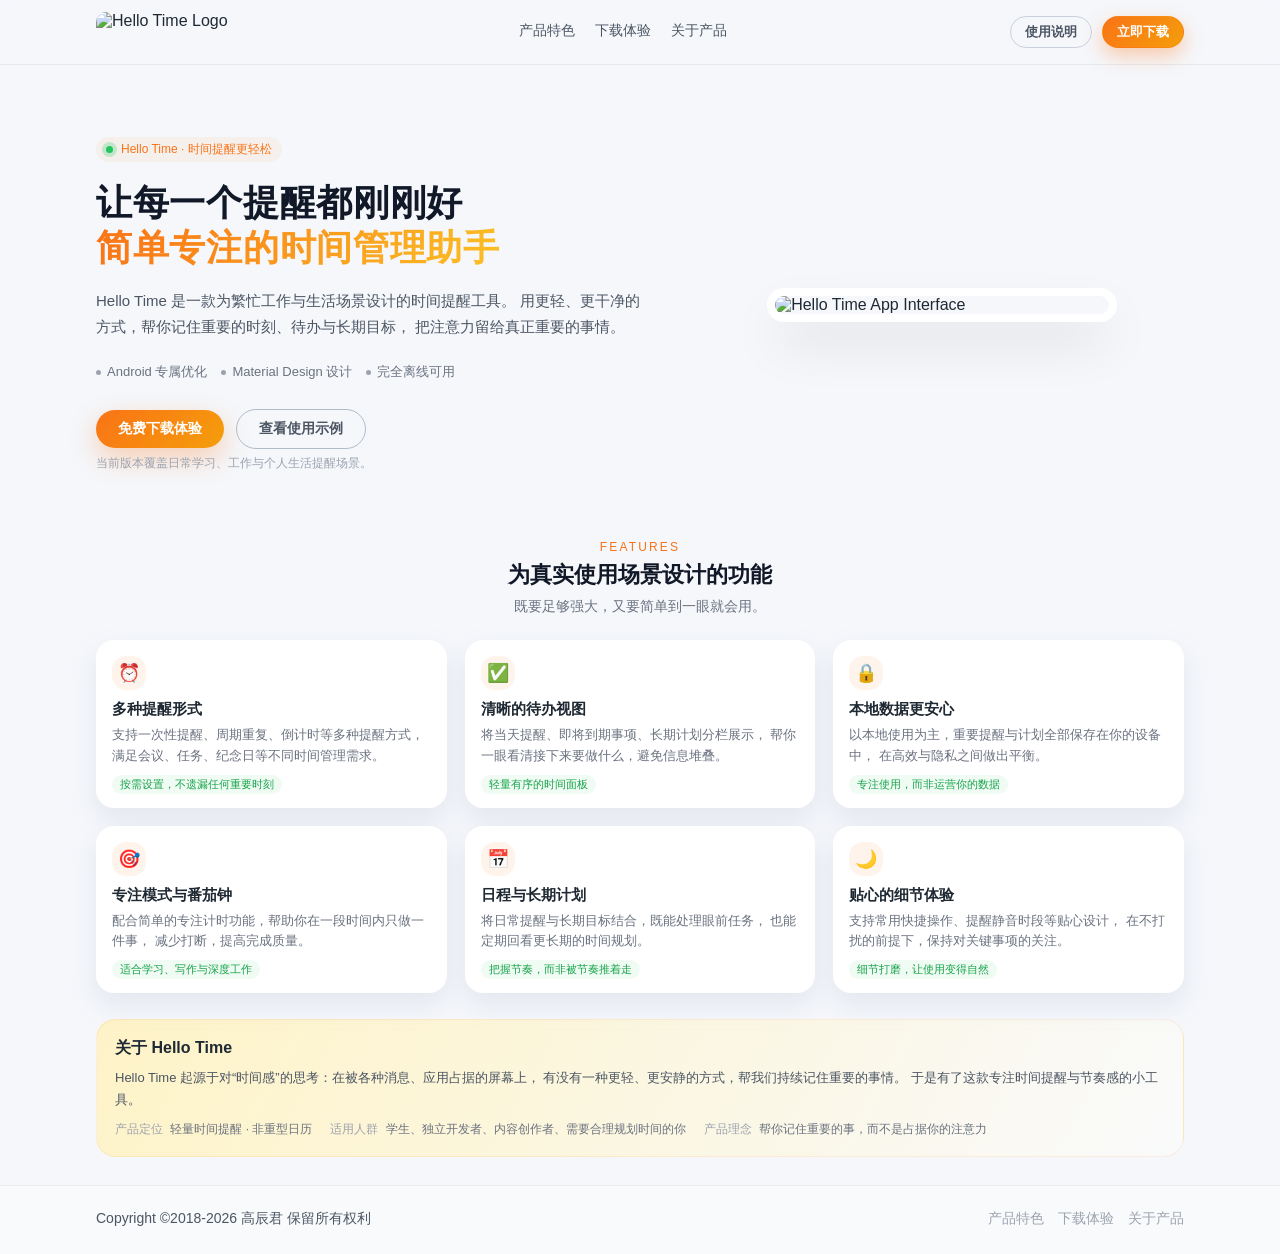
==== Hello Time/index.html @ 76f1618d "Add files via upload" ====
<!DOCTYPE html>
<html lang="zh-CN">
<head>
<meta charset="UTF-8">
<meta name="viewport" content="width=device-width,initial-scale=1,viewport-fit=cover">
<title>Hello Time</title>
<link rel="icon" type="image/png" href="logo/logo1.png">
<meta name="description" content="Hello Time 是一款专注高效与极简体验的时间提醒软件，帮助你更好地规划时间、管理待办和重要提醒。">
<style>
* {
  box-sizing: border-box;
  margin: 0;
  padding: 0;
}
html, body {
  font-family: -apple-system, BlinkMacSystemFont, "Segoe UI", Roboto, "Helvetica Neue", Arial, "PingFang SC", "Hiragino Sans GB", "Microsoft YaHei", sans-serif;
  color: #1f2933;
  background-color: #f5f7fb;
}
a {
  color: inherit;
  text-decoration: none;
}
body {
  display: flex;
  flex-direction: column;
  min-height: 100vh;
}
.page {
  flex: 1 0 auto;
}
.container {
  max-width: 1120px;
  margin: 0 auto;
  padding: 0 16px;
}
.header {
  position: sticky;
  top: 0;
  z-index: 20;
  backdrop-filter: blur(12px);
  background: rgba(245, 247, 251, 0.9);
  border-bottom: 1px solid rgba(15, 23, 42, 0.06);
}
.header-inner {
  display: flex;
  align-items: center;
  justify-content: space-between;
  height: 64px;
}
.logo-group {
  display: flex;
  align-items: center;
  gap: 8px;
}
.logo-mark {
  width: 32px;
  height: 32px;
  border-radius: 10px;
  background: linear-gradient(135deg, #ff9f43, #ff6b81, #5352ed);
  box-shadow: 0 10px 24px rgba(15, 23, 42, 0.22);
  position: relative;
  border: 1px solid rgba(255, 255, 255, 0.8);
  display: flex;
  align-items: center;
  justify-content: center;
  color: #ffffff;
  font-weight: 800;
  font-size: 16px;
  letter-spacing: 0.02em;
}
.logo-text-main {
  font-size: 18px;
  font-weight: 700;
  letter-spacing: 0.03em;
}
.logo-text-sub {
  font-size: 12px;
  color: #6b7280;
}
.nav {
  display: flex;
  gap: 20px;
  font-size: 14px;
}
.nav a {
  position: relative;
  padding-bottom: 2px;
  color: #4b5563;
}
.nav a::after {
  content: "";
  position: absolute;
  left: 0;
  bottom: 0;
  width: 0;
  height: 2px;
  background: linear-gradient(90deg, #f97316, #f59e0b);
  transition: width 0.18s ease-out;
}
.nav a:hover::after {
  width: 100%;
}
.header-actions {
  display: flex;
  gap: 10px;
  align-items: center;
}
.header-cta {
  padding: 6px 14px;
  border-radius: 999px;
  border: 1px solid rgba(249, 115, 22, 0.18);
  background: linear-gradient(135deg, #f97316, #f59e0b);
  color: #ffffff;
  font-size: 13px;
  font-weight: 600;
  box-shadow: 0 8px 20px rgba(249, 115, 22, 0.35);
  cursor: pointer;
  display: inline-flex;
  align-items: center;
  justify-content: center;
}
.header-cta.secondary {
  background: transparent;
  color: #4b5563;
  border-color: rgba(148, 163, 184, 0.45);
  box-shadow: none;
}
.header-cta:hover {
  opacity: 0.92;
}
.hero {
  padding: 72px 0 40px;
}
.hero-inner {
  display: grid;
  grid-template-columns: minmax(0, 1.15fr) minmax(0, 1fr);
  gap: 48px;
  align-items: center;
}
.hero-badge {
  display: inline-flex;
  align-items: center;
  gap: 8px;
  padding: 4px 10px;
  border-radius: 999px;
  background: rgba(249, 115, 22, 0.06);
  color: #f97316;
  font-size: 12px;
  margin-bottom: 18px;
}
.hero-badge-dot {
  width: 7px;
  height: 7px;
  border-radius: 999px;
  background: #22c55e;
  box-shadow: 0 0 0 4px rgba(34, 197, 94, 0.25);
}
.hero-title {
  font-size: 36px;
  line-height: 1.25;
  font-weight: 800;
  letter-spacing: 0.02em;
  color: #111827;
  margin-bottom: 18px;
}
.hero-title span {
  background: linear-gradient(120deg, #f97316, #fbbf24);
  -webkit-background-clip: text;
  background-clip: text;
  color: transparent;
}
.hero-subtitle {
  font-size: 15px;
  line-height: 1.7;
  color: #4b5563;
  margin-bottom: 24px;
}
.hero-meta {
  display: flex;
  flex-wrap: wrap;
  gap: 14px;
  margin-bottom: 28px;
  font-size: 13px;
  color: #6b7280;
}
.hero-meta-item {
  display: inline-flex;
  align-items: center;
  gap: 6px;
}
.hero-meta-dot {
  width: 5px;
  height: 5px;
  border-radius: 999px;
  background: #9ca3af;
}
.hero-actions {
  display: flex;
  flex-wrap: wrap;
  gap: 12px;
  align-items: center;
}
.btn {
  padding: 10px 22px;
  border-radius: 999px;
  border: none;
  cursor: pointer;
  font-size: 14px;
  font-weight: 600;
  display: inline-flex;
  align-items: center;
  gap: 8px;
}
.btn-primary {
  background: linear-gradient(135deg, #f97316, #f59e0b);
  color: #ffffff;
  box-shadow: 0 10px 28px rgba(249, 115, 22, 0.32);
}
.btn-ghost {
  background: transparent;
  color: #4b5563;
  border: 1px solid rgba(148, 163, 184, 0.7);
}
.btn-primary:hover {
  opacity: 0.93;
}
.btn-ghost:hover {
  background: rgba(148, 163, 184, 0.08);
}
.hero-note {
  font-size: 12px;
  color: #9ca3af;
  margin-top: 6px;
}
.hero-visual {
  position: relative;
}
.hero-card {
  border-radius: 28px;
  background: radial-gradient(circle at 0% 0%, #fef9c3 0%, #f9fafb 30%, #e5e7eb 100%);
  box-shadow: 0 26px 60px rgba(15, 23, 42, 0.16);
  padding: 18px 18px 20px;
}
.hero-card-header {
  display: flex;
  justify-content: space-between;
  align-items: center;
  margin-bottom: 16px;
}
.hero-card-title {
  font-size: 15px;
  font-weight: 600;
  color: #111827;
}
.hero-card-time {
  font-size: 12px;
  color: #6b7280;
}
.hero-card-body {
  background: rgba(255, 255, 255, 0.9);
  border-radius: 20px;
  padding: 14px 14px 10px;
  box-shadow: 0 8px 24px rgba(15, 23, 42, 0.1);
}
.hero-task-list {
  display: flex;
  flex-direction: column;
  gap: 10px;
  margin-bottom: 12px;
}
.hero-task {
  display: flex;
  justify-content: space-between;
  align-items: center;
}
.hero-task-main {
  display: flex;
  flex-direction: column;
  gap: 2px;
}
.hero-task-title {
  font-size: 13px;
  font-weight: 500;
  color: #111827;
}
.hero-task-sub {
  font-size: 11px;
  color: #6b7280;
}
.hero-task-badge {
  padding: 2px 8px;
  border-radius: 999px;
  font-size: 10px;
  font-weight: 600;
  color: #f97316;
  background: rgba(249, 115, 22, 0.1);
}
.hero-progress {
  width: 100%;
  height: 6px;
  border-radius: 999px;
  background: #e5e7eb;
  overflow: hidden;
}
.hero-progress-bar {
  height: 100%;
  width: 64%;
  border-radius: inherit;
  background: linear-gradient(90deg, #22c55e, #84cc16);
}
.hero-card-footer {
  display: flex;
  justify-content: space-between;
  align-items: center;
  margin-top: 10px;
  font-size: 11px;
  color: #6b7280;
}
.hero-bubbles {
  position: absolute;
  inset: 0;
  pointer-events: none;
}
.hero-bubble {
  position: absolute;
  border-radius: 999px;
  background: radial-gradient(circle at 0 0, rgba(248, 250, 252, 0.9), rgba(251, 191, 36, 0.06));
  border: 1px solid rgba(248, 250, 252, 0.6);
  box-shadow: 0 14px 38px rgba(15, 23, 42, 0.15);
  backdrop-filter: blur(10px);
}
.hero-bubble:nth-child(1) {
  width: 120px;
  height: 120px;
  top: -28px;
  right: 8px;
}
.hero-bubble:nth-child(2) {
  width: 86px;
  height: 86px;
  bottom: -18px;
  left: -6px;
}
.hero-bubble:nth-child(3) {
  width: 60px;
  height: 60px;
  top: 40%;
  left: -18px;
}
.section {
  padding: 28px 0 8px;
}
.section-header {
  text-align: center;
  margin-bottom: 24px;
}
.section-kicker {
  font-size: 12px;
  letter-spacing: 0.18em;
  color: #f97316;
  margin-bottom: 6px;
}
.section-title {
  font-size: 22px;
  font-weight: 700;
  color: #111827;
  margin-bottom: 8px;
}
.section-subtitle {
  font-size: 14px;
  color: #6b7280;
}
.features-grid {
  display: grid;
  grid-template-columns: repeat(3, minmax(0, 1fr));
  gap: 18px;
}
.feature-card {
  border-radius: 18px;
  background: #ffffff;
  padding: 16px 16px 14px;
  box-shadow: 0 12px 26px rgba(148, 163, 184, 0.18);
}
.feature-icon {
  width: 34px;
  height: 34px;
  border-radius: 14px;
  background: rgba(249, 115, 22, 0.08);
  display: flex;
  align-items: center;
  justify-content: center;
  font-size: 18px;
  margin-bottom: 10px;
}
.feature-title {
  font-size: 15px;
  font-weight: 600;
  margin-bottom: 6px;
}
.feature-desc {
  font-size: 13px;
  color: #6b7280;
  line-height: 1.6;
}
.feature-tag {
  display: inline-flex;
  align-items: center;
  margin-top: 8px;
  padding: 2px 8px;
  border-radius: 999px;
  background: rgba(34, 197, 94, 0.07);
  color: #16a34a;
  font-size: 11px;
}
.download {
  padding: 28px 0 20px;
}
.download-inner {
  display: grid;
  grid-template-columns: minmax(0, 1.2fr) minmax(0, 1fr);
  gap: 26px;
  align-items: center;
}
.download-card {
  background: #ffffff;
  border-radius: 20px;
  padding: 18px 18px 16px;
  box-shadow: 0 14px 32px rgba(148, 163, 184, 0.28);
}
.download-title {
  font-size: 16px;
  font-weight: 600;
  margin-bottom: 8px;
}
.download-desc {
  font-size: 13px;
  color: #6b7280;
  margin-bottom: 16px;
}
.download-buttons {
  display: flex;
  flex-wrap: wrap;
  gap: 10px;
}
.download-btn {
  flex: 0 0 auto;
  padding: 8px 16px;
  border-radius: 12px;
  border: 1px solid rgba(148, 163, 184, 0.8);
  font-size: 13px;
  display: inline-flex;
  align-items: center;
  gap: 8px;
  cursor: pointer;
  background: #f9fafb;
}
.download-btn.primary {
  border-color: transparent;
  background: linear-gradient(135deg, #f97316, #f59e0b);
  color: #ffffff;
}
.download-hint {
  margin-top: 10px;
  font-size: 12px;
  color: #9ca3af;
}
.download-note {
  font-size: 12px;
  color: #6b7280;
  margin-top: 6px;
}
.download-qr {
  justify-self: center;
}
.download-qr-box {
  width: 140px;
  height: 140px;
  border-radius: 22px;
  border: 1px dashed rgba(148, 163, 184, 0.7);
  background: repeating-linear-gradient(45deg, #f3f4f6 0, #f3f4f6 6px, #e5e7eb 6px, #e5e7eb 8px);
  display: flex;
  align-items: center;
  justify-content: center;
  font-size: 13px;
  color: #6b7280;
}
.download-qr-text {
  font-size: 12px;
  margin-top: 8px;
  text-align: center;
  color: #9ca3af;
}
.about {
  padding: 18px 0 28px;
}
.about-inner {
  background: linear-gradient(120deg, #fef3c7, #f9fafb);
  border-radius: 20px;
  padding: 18px 18px 18px;
  border: 1px solid rgba(249, 115, 22, 0.1);
}
.about-title {
  font-size: 16px;
  font-weight: 600;
  margin-bottom: 8px;
}
.about-content {
  font-size: 13px;
  color: #4b5563;
  line-height: 1.7;
}
.about-meta {
  display: flex;
  flex-wrap: wrap;
  gap: 18px;
  margin-top: 10px;
  font-size: 12px;
  color: #6b7280;
}
.about-meta-item-label {
  color: #9ca3af;
  margin-right: 4px;
}
.footer {
  flex-shrink: 0;
  border-top: 1px solid rgba(15, 23, 42, 0.06);
  background: #f9fafb;
}
.footer-inner {
  max-width: 1120px;
  margin: 0 auto;
  padding: 24px 16px 26px;
  font-size: 14px;
  color: #6b7280;
  display: flex;
  flex-wrap: wrap;
  gap: 8px;
  justify-content: space-between;
  align-items: center;
}
.footer-links {
  display: flex;
  flex-wrap: wrap;
  gap: 14px;
}
.footer-links a {
  color: #9ca3af;
}
.footer-copy {
  color: #4b5563;
}
.footer-copy span {
  white-space: nowrap;
}
@media (max-width: 960px) {
  .hero-inner {
    grid-template-columns: minmax(0, 1fr);
  }
  .hero {
    padding-top: 54px;
  }
  .header-inner {
    gap: 12px;
  }
}
@media (max-width: 768px) {
  .header-inner {
    height: auto;
    padding: 10px 0;
    flex-wrap: wrap;
  }
  .nav {
    width: 100%;
    justify-content: center;
    margin-top: 8px;
  }
  .hero-title {
    font-size: 28px;
  }
  .hero-subtitle {
    font-size: 14px;
  }
  .features-grid {
    grid-template-columns: repeat(2, minmax(0, 1fr));
  }
  .download-inner {
    grid-template-columns: minmax(0, 1fr);
  }
}
@media (max-width: 560px) {
  .features-grid {
    grid-template-columns: minmax(0, 1fr);
  }
  .header-actions {
    display: none;
  }
  .hero {
    padding-top: 40px;
  }
}
</style>
</head>
<body>
<div class="page">
  <header class="header">
    <div class="container header-inner">
      <div class="logo-group">
        <img src="logo/logo2.png" alt="Hello Time Logo" style="height: 40px; width: auto; border-radius: 10px;">
        <div>

        </div>
      </div>
      <nav class="nav">
        <a href="#features">产品特色</a>
        <a href="download.html">下载体验</a>
        <a href="#about">关于产品</a>
      </nav>
      <div class="header-actions">
        <button class="header-cta secondary" type="button">使用说明</button>
        <a href="download.html" class="header-cta">立即下载</a>
      </div>
    </div>
  </header>
  <main>
    <section class="hero">
      <div class="container hero-inner">
        <div>
          <div class="hero-badge">
            <span class="hero-badge-dot"></span>
            <span>Hello Time · 时间提醒更轻松</span>
          </div>
          <h1 class="hero-title">
            让每一个提醒都刚刚好
            <br>
            <span>简单专注的时间管理助手</span>
          </h1>
          <p class="hero-subtitle">
            Hello Time 是一款为繁忙工作与生活场景设计的时间提醒工具。
            用更轻、更干净的方式，帮你记住重要的时刻、待办与长期目标，
            把注意力留给真正重要的事情。
          </p>
          <div class="hero-meta">
            <div class="hero-meta-item">
              <span class="hero-meta-dot"></span>
              <span>Android 专属优化</span>
            </div>
            <div class="hero-meta-item">
              <span class="hero-meta-dot"></span>
              <span>Material Design 设计</span>
            </div>
            <div class="hero-meta-item">
              <span class="hero-meta-dot"></span>
              <span>完全离线可用</span>
            </div>
          </div>
          <div class="hero-actions">
            <a href="download.html" class="btn btn-primary">免费下载体验</a>
            <button class="btn btn-ghost" type="button">查看使用示例</button>
          </div>
          <div class="hero-note">当前版本覆盖日常学习、工作与个人生活提醒场景。</div>
        </div>
        <div class="hero-visual">
          <img src="logo/phone.png" alt="Hello Time App Interface" style="width: 100%; max-width: 350px; border-radius: 24px; box-shadow: 0 25px 50px -12px rgba(0, 0, 0, 0.25); border: 8px solid #fff; display: block; margin: 0 auto;">
        </div>
      </div>
    </section>
    <section id="features" class="section">
      <div class="container">
        <div class="section-header">
          <div class="section-kicker">FEATURES</div>
          <h2 class="section-title">为真实使用场景设计的功能</h2>
          <p class="section-subtitle">既要足够强大，又要简单到一眼就会用。</p>
        </div>
        <div class="features-grid">
          <div class="feature-card">
            <div class="feature-icon">⏰</div>
            <div class="feature-title">多种提醒形式</div>
            <div class="feature-desc">
              支持一次性提醒、周期重复、倒计时等多种提醒方式，
              满足会议、任务、纪念日等不同时间管理需求。
            </div>
            <div class="feature-tag">按需设置，不遗漏任何重要时刻</div>
          </div>
          <div class="feature-card">
            <div class="feature-icon">✅</div>
            <div class="feature-title">清晰的待办视图</div>
            <div class="feature-desc">
              将当天提醒、即将到期事项、长期计划分栏展示，
              帮你一眼看清接下来要做什么，避免信息堆叠。
            </div>
            <div class="feature-tag">轻量有序的时间面板</div>
          </div>
          <div class="feature-card">
            <div class="feature-icon">🔒</div>
            <div class="feature-title">本地数据更安心</div>
            <div class="feature-desc">
              以本地使用为主，重要提醒与计划全部保存在你的设备中，
              在高效与隐私之间做出平衡。
            </div>
            <div class="feature-tag">专注使用，而非运营你的数据</div>
          </div>
          <div class="feature-card">
            <div class="feature-icon">🎯</div>
            <div class="feature-title">专注模式与番茄钟</div>
            <div class="feature-desc">
              配合简单的专注计时功能，帮助你在一段时间内只做一件事，
              减少打断，提高完成质量。
            </div>
            <div class="feature-tag">适合学习、写作与深度工作</div>
          </div>
          <div class="feature-card">
            <div class="feature-icon">📅</div>
            <div class="feature-title">日程与长期计划</div>
            <div class="feature-desc">
              将日常提醒与长期目标结合，既能处理眼前任务，
              也能定期回看更长期的时间规划。
            </div>
            <div class="feature-tag">把握节奏，而非被节奏推着走</div>
          </div>
          <div class="feature-card">
            <div class="feature-icon">🌙</div>
            <div class="feature-title">贴心的细节体验</div>
            <div class="feature-desc">
              支持常用快捷操作、提醒静音时段等贴心设计，
              在不打扰的前提下，保持对关键事项的关注。
            </div>
            <div class="feature-tag">细节打磨，让使用变得自然</div>
          </div>
        </div>
      </div>
    </section>
    
    <section id="about" class="about">
      <div class="container">
        <div class="about-inner">
          <h2 class="about-title">关于 Hello Time</h2>
          <div class="about-content">
            Hello Time 起源于对“时间感”的思考：在被各种消息、应用占据的屏幕上，
            有没有一种更轻、更安静的方式，帮我们持续记住重要的事情。
            于是有了这款专注时间提醒与节奏感的小工具。
          </div>
          <div class="about-meta">
            <div class="about-meta-item">
              <span class="about-meta-item-label">产品定位</span>
              <span>轻量时间提醒 · 非重型日历</span>
            </div>
            <div class="about-meta-item">
              <span class="about-meta-item-label">适用人群</span>
              <span>学生、独立开发者、内容创作者、需要合理规划时间的你</span>
            </div>
            <div class="about-meta-item">
              <span class="about-meta-item-label">产品理念</span>
              <span>帮你记住重要的事，而不是占据你的注意力</span>
            </div>
          </div>
        </div>
      </div>
    </section>
  </main>
</div>
<footer class="footer">
  <div class="footer-inner">
    <div class="footer-copy">
      <span>Copyright ©2018-2026 高辰君 保留所有权利</span>
    </div>
    <div class="footer-links">
      <a href="#features">产品特色</a>
      <a href="download.html">下载体验</a>
      <a href="#about">关于产品</a>
    </div>
  </div>
</footer>
    <script src="../js/database.js"></script>
</body>
</html>
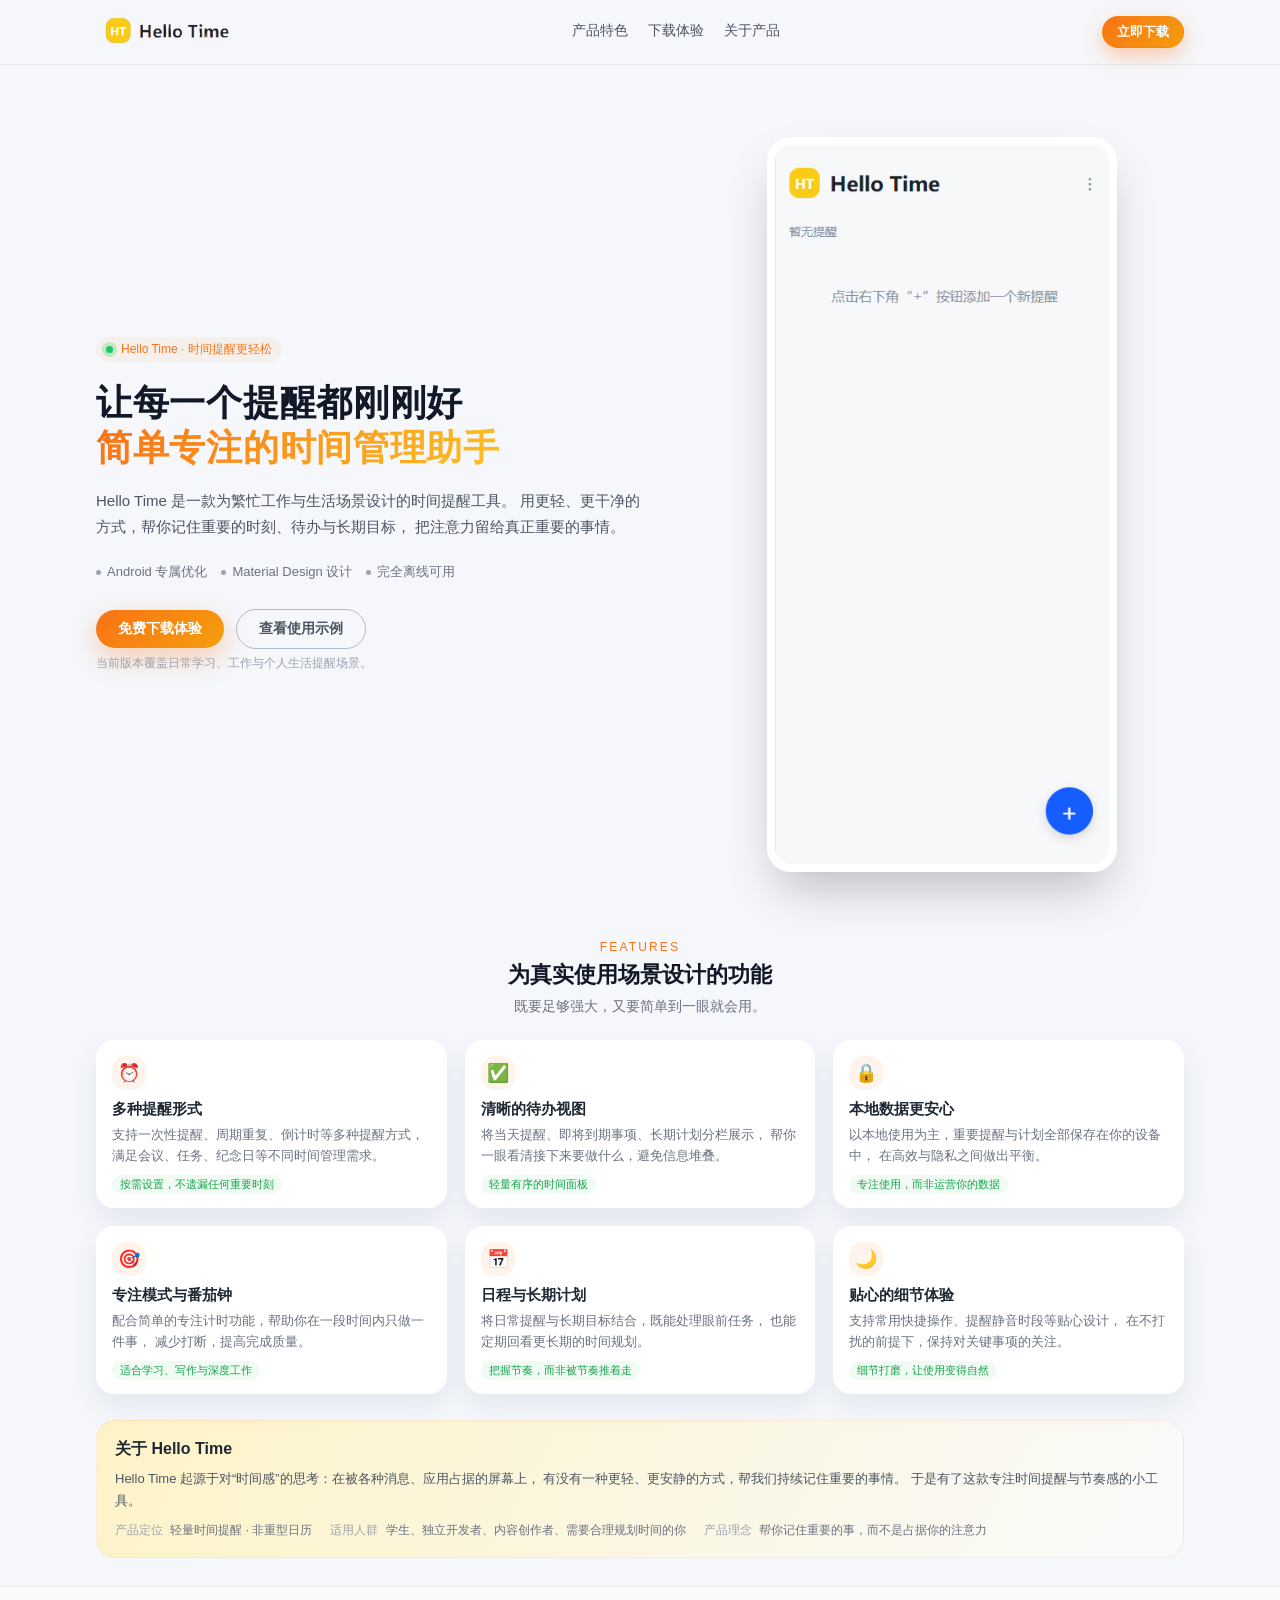
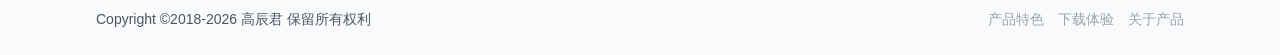
==== commit c3619bc6: "Update index.html" ====
--- a/Hello Time/index.html
+++ b/Hello Time/index.html
@@ -617,7 +617,6 @@
         <a href="#about">关于产品</a>
       </nav>
       <div class="header-actions">
-        <button class="header-cta secondary" type="button">使用说明</button>
         <a href="download.html" class="header-cta">立即下载</a>
       </div>
     </div>
@@ -773,4 +772,4 @@
 </footer>
     <script src="../js/database.js"></script>
 </body>
-</html>+</html>
